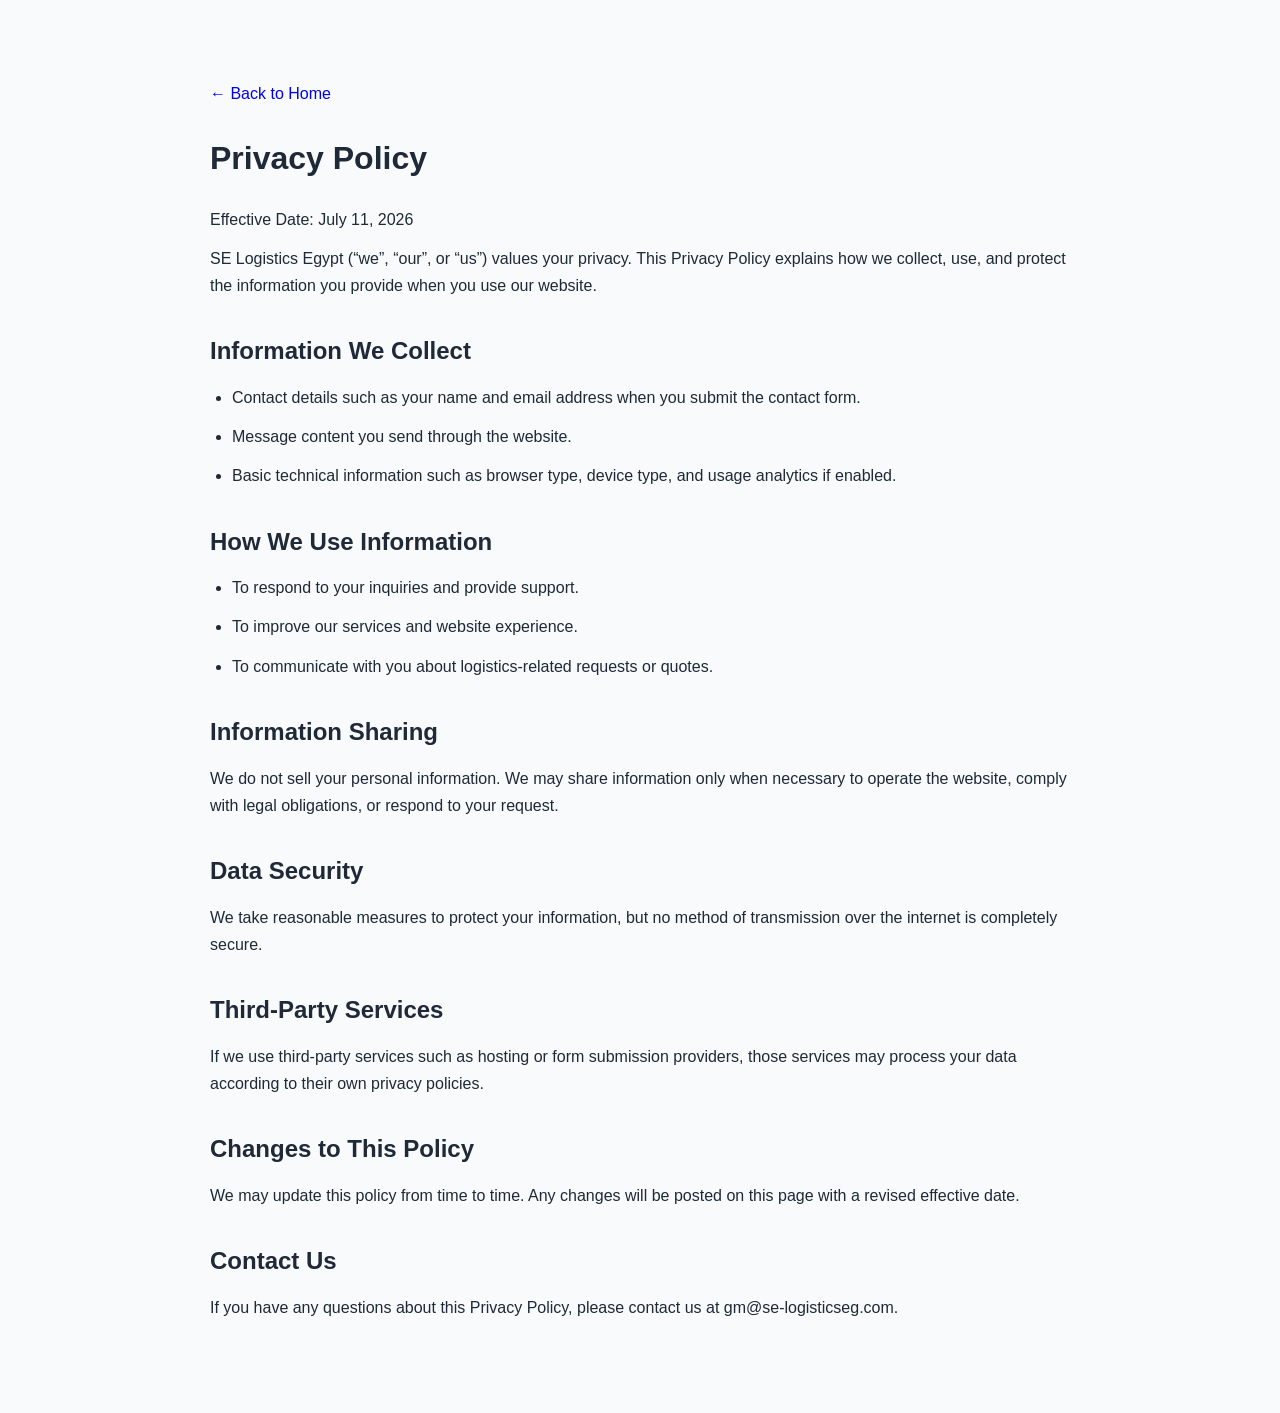
==== privacy-policy.html @ cfb3bbe5 "Add Privacy Policy page" ====
<!DOCTYPE html>
<html lang="en">
<head>
    <meta charset="UTF-8" />
    <meta name="viewport" content="width=device-width, initial-scale=1.0" />
    <title>Privacy Policy | SE Logistics Egypt</title>
    <link rel="stylesheet" href="css/style.css" />
    <style>
        .policy-page { max-width: 900px; margin: 0 auto; padding: 80px 20px; line-height: 1.7; }
        .policy-page h1 { margin-bottom: 20px; }
        .policy-page h2 { margin-top: 32px; margin-bottom: 12px; }
        .policy-page p, .policy-page li { margin-bottom: 12px; }
        .policy-page ul { padding-left: 22px; }
        .back-link { display: inline-block; margin-bottom: 24px; text-decoration: none; }
    </style>
</head>
<body class="bg-gray-50 text-gray-800 antialiased">
    <main class="policy-page">
        <a class="back-link" href="index.html">← Back to Home</a>
        <h1>Privacy Policy</h1>
        <p>Effective Date: July 11, 2026</p>

        <p>SE Logistics Egypt (“we”, “our”, or “us”) values your privacy. This Privacy Policy explains how we collect, use, and protect the information you provide when you use our website.</p>

        <h2>Information We Collect</h2>
        <ul>
            <li>Contact details such as your name and email address when you submit the contact form.</li>
            <li>Message content you send through the website.</li>
            <li>Basic technical information such as browser type, device type, and usage analytics if enabled.</li>
        </ul>

        <h2>How We Use Information</h2>
        <ul>
            <li>To respond to your inquiries and provide support.</li>
            <li>To improve our services and website experience.</li>
            <li>To communicate with you about logistics-related requests or quotes.</li>
        </ul>

        <h2>Information Sharing</h2>
        <p>We do not sell your personal information. We may share information only when necessary to operate the website, comply with legal obligations, or respond to your request.</p>

        <h2>Data Security</h2>
        <p>We take reasonable measures to protect your information, but no method of transmission over the internet is completely secure.</p>

        <h2>Third-Party Services</h2>
        <p>If we use third-party services such as hosting or form submission providers, those services may process your data according to their own privacy policies.</p>

        <h2>Changes to This Policy</h2>
        <p>We may update this policy from time to time. Any changes will be posted on this page with a revised effective date.</p>

        <h2>Contact Us</h2>
        <p>If you have any questions about this Privacy Policy, please contact us at gm@se-logisticseg.com.</p>
    </main>
</body>
</html>
---- css/style.css ----
/* SE Logistics Egypt - Main Styles */

:root {
    --primary-color: #1D4ED8;
    --secondary-color: #dc2626;
    --accent-color: #0EA5E9;
    --text-dark: #1f2937;
    --text-light: #6b7280;
    --border-color: #e5e7eb;
    --banner-blue: #1E3A8A;
}

* {
    margin: 0;
    padding: 0;
    box-sizing: border-box;
}

html {
    scroll-behavior: smooth;
}

body {
    font-family: 'Segoe UI', Tahoma, Geneva, Verdana, sans-serif;
    line-height: 1.6;
    color: var(--text-dark);
    background-color: #f9fafb;
    overflow-x: hidden;
}

.container {
    max-width: 1200px;
    margin: 0 auto;
    padding: 0 1rem;
}

/* Banner */
.banner-container {
    background-color: var(--banner-blue);
    box-shadow: 0 2px 8px rgba(0,0,0,0.1);
    overflow-x: hidden;
}

.banner-content {
    display: flex;
    align-items: center;
    justify-content: space-between;
    padding: 1rem;
    flex-wrap: wrap;
    gap: 1rem;
}

.banner-logo {
    height: 80px;
    object-fit: contain;
    max-width: 100%;
}

.banner-text p {
    font-weight: 700;
    font-size: 1.25rem;
    letter-spacing: 0.05em;
    color: white;
    text-align: right;
}

@media (max-width: 768px) {
    .banner-content {
        flex-direction: column;
        padding: 1rem 0.5rem;
    }

    .banner-logo {
        height: 60px;
        width: 100%;
    }

    .banner-text p {
        font-size: 1rem;
    }
}

/* Navigation */
.navbar {
    background-color: var(--banner-blue);
    box-shadow: 0 2px 4px rgba(0,0,0,0.1);
    position: sticky;
    top: 0;
    z-index: 100;
}

.nav-container {
    max-width: 1200px;
    margin: 0 auto;
    padding: 0 1rem;
    display: flex;
    align-items: center;
    justify-content: center;
    position: relative;
}

.nav-menu {
    list-style: none;
    display: flex;
    justify-content: center;
    gap: 2rem;
    padding: 1rem 0;
    flex-wrap: wrap;
}

.nav-link {
    text-decoration: none;
    color: white;
    font-weight: 500;
    transition: color 0.3s ease;
    font-size: 0.95rem;
}

.nav-link:hover {
    color: var(--accent-color);
}

.mobile-menu-btn {
    display: none;
    background: none;
    border: none;
    font-size: 1.5rem;
    cursor: pointer;
    color: white;
}

@media (max-width: 768px) {
    .nav-container {
        justify-content: space-between;
        padding: 0.5rem;
    }

    .mobile-menu-btn {
        display: block;
    }

    .nav-menu {
        flex-direction: column;
        gap: 0.5rem;
        padding: 1rem 0;
        width: 100%;
    }

    .nav-menu.active {
        display: flex;
    }

    .nav-menu:not(.active) {
        display: none;
    }

    .nav-link {
        display: block;
        padding: 0.5rem 1rem;
        text-align: center;
    }
}

/* Hero Section */
.hero {
    background: linear-gradient(135deg, #1D4ED8 0%, #1E40AF 100%);
    color: white;
    padding: 4rem 1rem 5rem 1rem;
    text-align: center;
}

.hero h1 {
    font-size: 2.5rem;
    margin-bottom: 1rem;
}

.hero p {
    font-size: 1rem;
    margin-bottom: 2rem;
    opacity: 0.9;
}

@media (max-width: 768px) {
    .hero {
        padding: 2.5rem 1rem 3rem 1rem;
    }

    .hero h1 {
        font-size: 1.75rem;
    }

    .hero p {
        font-size: 0.9rem;
    }
}

/* Buttons */
.btn {
    display: inline-block;
    padding: 0.75rem 2rem;
    border-radius: 0.5rem;
    text-decoration: none;
    font-weight: 600;
    transition: all 0.3s ease;
    border: none;
    cursor: pointer;
    font-size: 0.95rem;
}

.btn-primary {
    background-color: var(--primary-color);
    color: white;
}

.btn-primary:hover {
    background-color: #1E40AF;
    transform: translateY(-2px);
    box-shadow: 0 4px 12px rgba(29, 78, 216, 0.35);
}

.btn-secondary {
    background-color: var(--secondary-color);
    color: white;
}

.btn-secondary:hover {
    background-color: #b91c1c;
    transform: translateY(-2px);
}

/* Services Section */
.services-section {
    padding: 3rem 1rem;
    background-color: #f9fafb;
}

.services-section h2 {
    font-size: 2.25rem;
    text-align: center;
    margin-bottom: 3rem;
    color: var(--text-dark);
}

.services-grid {
    display: grid;
    grid-template-columns: repeat(6, minmax(0, 1fr));
    gap: 2rem;
    max-width: 1200px;
    margin: 0 auto;
}

.service-card {
    background: white;
    padding: 1.5rem;
    border-radius: 0.75rem;
    box-shadow: 0 2px 8px rgba(0,0,0,0.1);
    transition: all 0.3s ease;
    border-top: 4px solid var(--primary-color);
}

.service-card:hover {
    box-shadow: 0 8px 16px rgba(0,0,0,0.15);
    transform: translateY(-4px);
}

.card-image {
    width: 100%;
    height: 200px;
    object-fit: cover;
    border-radius: 0.5rem;
    margin-bottom: 1rem;
}

.service-card h3 {
    color: var(--primary-color);
    margin-bottom: 1rem;
    font-size: 1.25rem;
}

.service-card p {
    color: var(--text-light);
    line-height: 1.8;
    font-size: 0.95rem;
}

/* 3 cards on first row, 2 centered on second row */
.services-grid .service-card:nth-child(1) { grid-column: 1 / span 2; }
.services-grid .service-card:nth-child(2) { grid-column: 3 / span 2; }
.services-grid .service-card:nth-child(3) { grid-column: 5 / span 2; }
.services-grid .service-card:nth-child(4) { grid-column: 2 / span 2; }
.services-grid .service-card:nth-child(5) { grid-column: 4 / span 2; }

@media (max-width: 1024px) {
    .services-grid {
        grid-template-columns: repeat(2, minmax(0, 1fr));
    }

    .services-grid .service-card:nth-child(1),
    .services-grid .service-card:nth-child(2),
    .services-grid .service-card:nth-child(3),
    .services-grid .service-card:nth-child(4),
    .services-grid .service-card:nth-child(5) {
        grid-column: auto;
    }
}

@media (max-width: 768px) {
    .services-section {
        padding: 2rem 0.5rem;
    }

    .services-section h2 {
        font-size: 1.75rem;
        margin-bottom: 2rem;
    }

    .services-grid {
        grid-template-columns: 1fr;
        gap: 1.5rem;
    }

    .card-image {
        height: 150px;
    }

    .service-card {
        padding: 1rem;
    }

    .service-card h3 {
        font-size: 1.1rem;
    }

    .service-card p {
        font-size: 0.9rem;
    }
}

/* Why Choose Us Section */
.why-choose-us {
    background: linear-gradient(135deg, var(--banner-blue) 0%, #3B82F6 100%);
    padding: 3rem 1rem;
}

.why-choose-us h2 {
    font-size: 2.25rem;
    margin-bottom: 3rem;
    text-align: center;
    color: white;
}

.reasons-grid {
    display: grid;
    grid-template-columns: 1fr;
    gap: 1.5rem;
    margin-bottom: 2rem;
}

.reason-item {
    background: rgba(255, 255, 255, 0.95);
    padding: 1.5rem;
    border-radius: 0.5rem;
    border-left: 4px solid var(--accent-color);
    line-height: 1.8;
}

.reason-item strong {
    color: var(--primary-color);
    font-size: 1rem;
}

.why-choose-us-closing {
    background: rgba(255, 255, 255, 0.95);
    padding: 2rem;
    border-radius: 0.75rem;
    text-align: center;
}

.why-choose-us-closing p {
    color: var(--text-light);
    line-height: 1.8;
    margin-bottom: 1rem;
    font-size: 0.95rem;
}

.why-choose-us-closing .tagline {
    font-weight: 600;
    color: var(--primary-color);
    font-size: 1rem;
}

@media (max-width: 768px) {
    .why-choose-us {
        padding: 2rem 0.5rem;
    }

    .why-choose-us h2 {
        font-size: 1.75rem;
        margin-bottom: 2rem;
    }

    .reason-item {
        padding: 1rem;
    }

    .reason-item strong {
        font-size: 0.95rem;
    }

    .why-choose-us-closing {
        padding: 1.5rem;
    }

    .why-choose-us-closing p {
        font-size: 0.9rem;
    }
}

/* About Section */
.about-section {
    padding: 3rem 1rem;
    background-color: white;
}

.about-section h2 {
    font-size: 2.25rem;
    text-align: center;
    margin-bottom: 2rem;
    color: var(--primary-color);
}

.about-section p {
    font-size: 1rem;
    text-align: center;
    color: var(--text-light);
    line-height: 1.8;
}

@media (max-width: 768px) {
    .about-section {
        padding: 2rem 0.5rem;
    }

    .about-section h2 {
        font-size: 1.75rem;
        margin-bottom: 1.5rem;
    }

    .about-section p {
        font-size: 0.95rem;
    }
}

/* Contact Section */
.contact-section {
    padding: 3rem 1rem;
    background-color: #f9fafb;
}

.contact-section h2 {
    font-size: 2.25rem;
    text-align: center;
    margin-bottom: 3rem;
    color: var(--primary-color);
}

.contact-content {
    display: grid;
    grid-template-columns: 1fr 1fr;
    gap: 2rem;
    max-width: 1000px;
    margin: 0 auto;
}

.contact-form,
.contact-info {
    background: white;
    padding: 2rem;
    border-radius: 0.75rem;
    box-shadow: 0 2px 8px rgba(0,0,0,0.1);
}

.contact-form h3,
.contact-info h3 {
    font-size: 1.5rem;
    margin-bottom: 1rem;
    color: var(--primary-color);
}

.contact-form p,
.contact-info p {
    color: var(--text-light);
    margin-bottom: 1rem;
    font-size: 0.95rem;
}

.form-group {
    display: flex;
    flex-direction: column;
    gap: 1rem;
}

.form-group input,
.form-group textarea {
    padding: 0.75rem 1rem;
    border: 1px solid var(--border-color);
    border-radius: 0.5rem;
    font-family: inherit;
    font-size: 0.95rem;
}

.form-group input:focus,
.form-group textarea:focus {
    outline: none;
    border-color: var(--primary-color);
    box-shadow: 0 0 0 3px rgba(29, 78, 216, 0.12);
}

.contact-info strong {
    color: var(--primary-color);
}

@media (max-width: 768px) {
    .contact-section {
        padding: 2rem 0.5rem;
    }

    .contact-section h2 {
        font-size: 1.75rem;
        margin-bottom: 2rem;
    }

    .contact-content {
        grid-template-columns: 1fr;
        gap: 1.5rem;
    }

    .contact-form,
    .contact-info {
        padding: 1.5rem;
    }

    .contact-form h3,
    .contact-info h3 {
        font-size: 1.25rem;
    }
}

/* Footer */
footer {
    background-color: var(--banner-blue);
    color: white;
    text-align: center;
    padding: 2rem 1rem;
    margin-top: 2rem;
    font-size: 0.9rem;
}

footer a {
    color: var(--accent-color);
    text-decoration: none;
}

footer a:hover {
    text-decoration: underline;
}

@media (max-width: 768px) {
    footer {
        padding: 1.5rem 0.5rem;
        font-size: 0.85rem;
    }
}

/* Utility Classes */
@media (max-width: 768px) {
    body {
        font-size: 14px;
    }
}
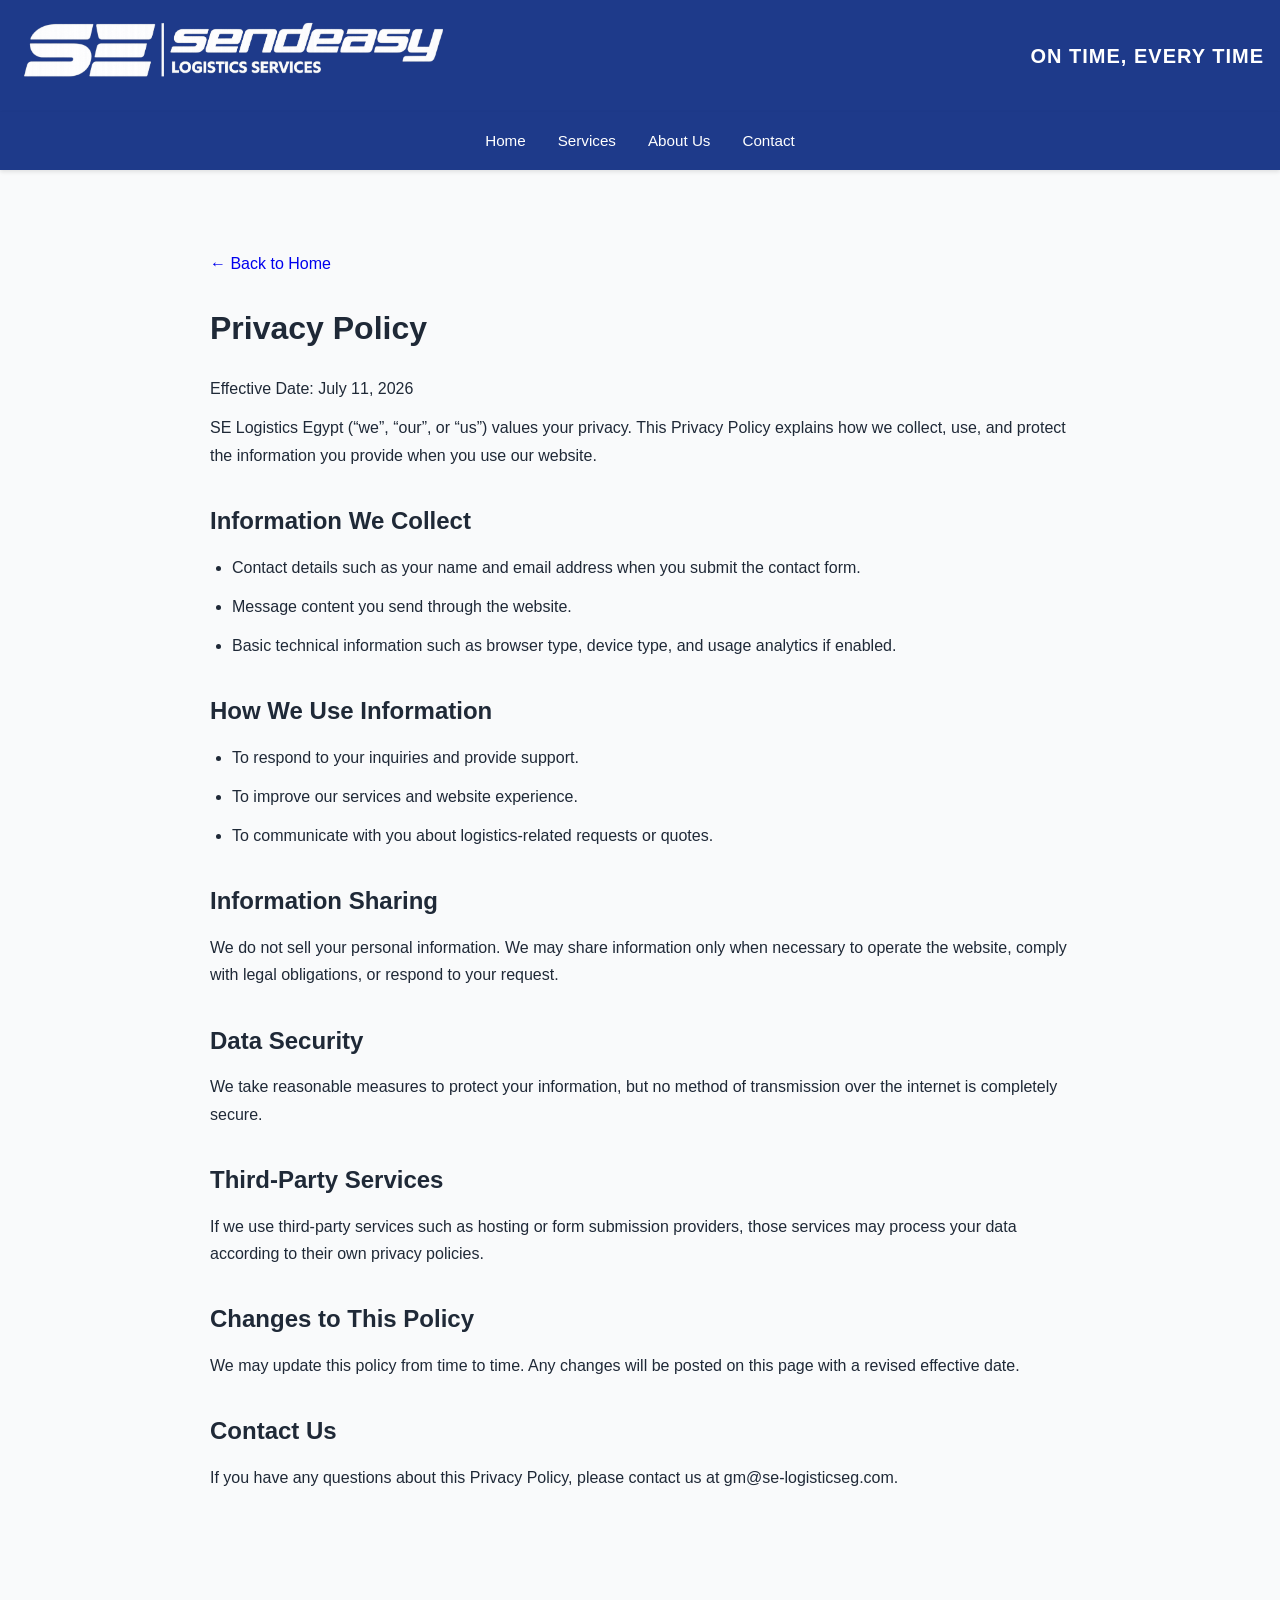
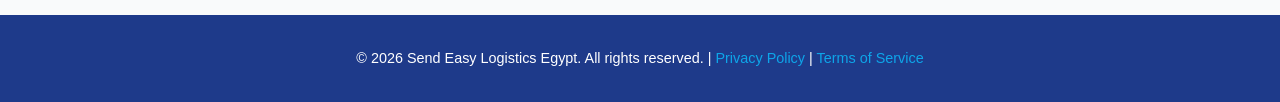
==== commit 5da8f8b3: "Add site header and footer to Privacy Policy page" ====
--- a/privacy-policy.html
+++ b/privacy-policy.html
@@ -15,6 +15,29 @@
     </style>
 </head>
 <body class="bg-gray-50 text-gray-800 antialiased">
+    <!-- Header Banner -->
+    <div class="banner-container">
+        <div class="banner-content">
+            <img src="images/se-banner.png" alt="Send Easy Logistics" class="banner-logo">
+            <div class="banner-text">
+                <p>ON TIME, EVERY TIME</p>
+            </div>
+        </div>
+    </div>
+
+    <!-- Navigation -->
+    <nav class="navbar">
+        <div class="nav-container">
+            <button class="mobile-menu-btn" id="mobileMenuBtn">☰</button>
+            <ul class="nav-menu" id="navMenu">
+                <li><a href="index.html#home" class="nav-link">Home</a></li>
+                <li><a href="index.html#services" class="nav-link">Services</a></li>
+                <li><a href="index.html#about" class="nav-link">About Us</a></li>
+                <li><a href="index.html#contact" class="nav-link">Contact</a></li>
+            </ul>
+        </div>
+    </nav>
+
     <main class="policy-page">
         <a class="back-link" href="index.html">← Back to Home</a>
         <h1>Privacy Policy</h1>
@@ -51,5 +74,10 @@
         <h2>Contact Us</h2>
         <p>If you have any questions about this Privacy Policy, please contact us at gm@se-logisticseg.com.</p>
     </main>
+
+    <!-- Footer -->
+    <footer>
+        <p>&copy; 2026 Send Easy Logistics Egypt. All rights reserved. | <a href="privacy-policy.html">Privacy Policy</a> | <a href="terms-of-service.html">Terms of Service</a></p>
+    </footer>
 </body>
 </html>
